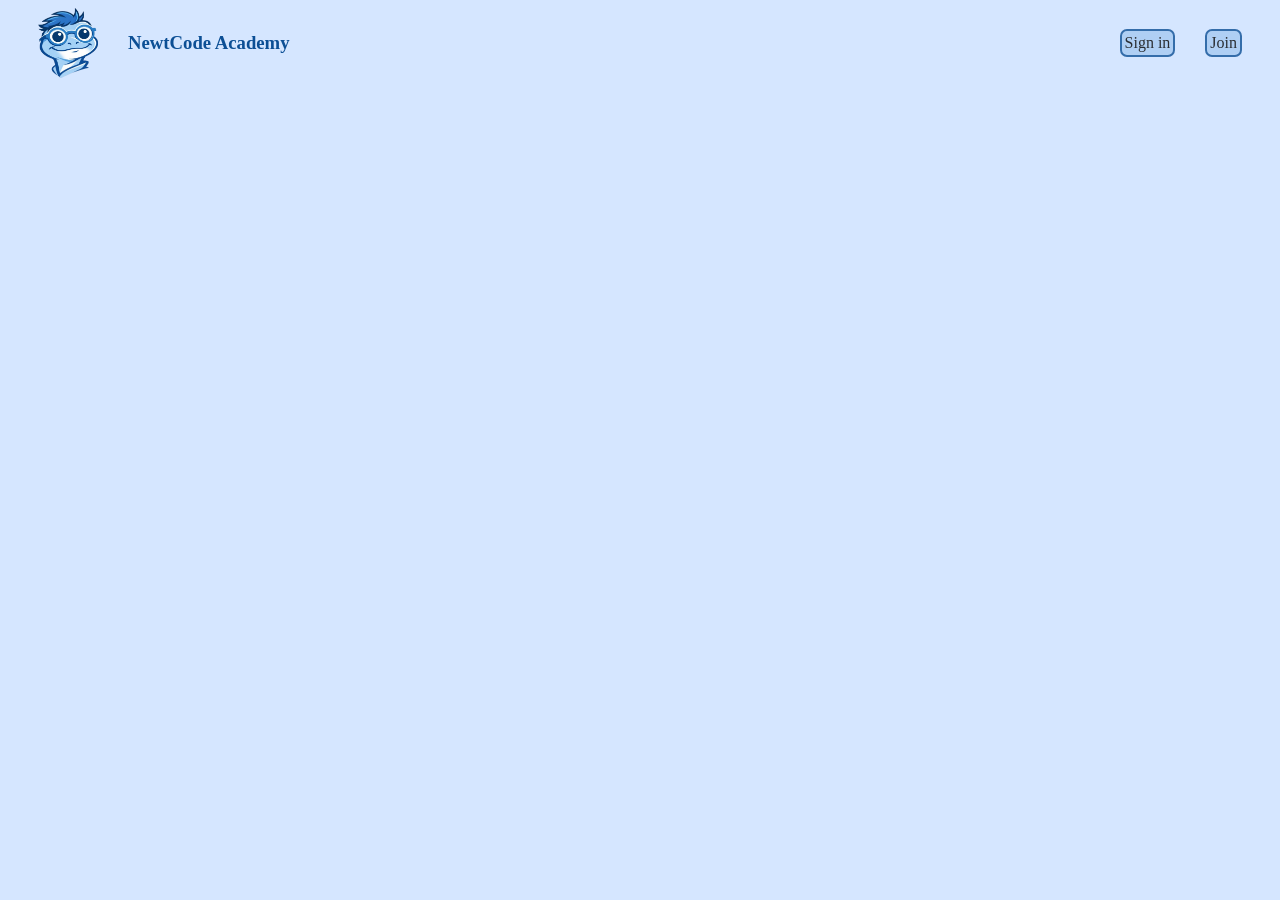
==== index.html @ c514b946 "Add Navigation Bar on index.html" ====
<!DOCTYPE html>
<html lang="en">
<head>
    <meta charset="UTF-8">
    <meta name="viewport" content="width=device-width, initial-scale=1.0">
    <title>NewtCode Academy</title>
    <link rel="apple-touch-icon" sizes="180x180" href="images/favicon/apple-touch-icon.png">
    <link rel="icon" type="image/png" sizes="32x32" href="images/favicon/favicon-32x32.png">
    <link rel="icon" type="image/png" sizes="16x16" href="images/favicon/favicon-16x16.png">
    <link rel="manifest" href="images/favicon/site.webmanifest">
    <link rel="stylesheet" href="styles.css">
</head>
<body>
    <div class="navigation">
        <div class="logo_and_name">
            <img id="logo" src="images/png/newton_the_newt_logo.png" alt="newton the newt logo">
            <h3 id="name">NewtCode Academy</h3>
        </div>
        <ul>
            <li>Sign in</li>
            <li>Join</li>
        </ul>
    </div>
</body>
</html>
---- styles.css ----
body {
    background-color: #D5E6FF;
}

.navigation {
    display: flex;
    justify-content: space-between;
    align-items: center;
}

.logo_and_name {
    margin: 0;
    margin-left: 30px;
    display:flex;
    gap: 30px;
    align-items: center;
}

#logo {
    width: 60px;
    height: 70px;
}

#name {
    color: #0C4F95;
    margin: 0;
}

ul {
    display: flex;
    margin:0;
    margin-right: 30px;
    list-style-type: none;
    gap: 30px;
    opacity: 80%;
}

li {
    background-color: #a6caf2;
    padding: 3px;
    border: 2px solid #0C4F95;
    border-radius: 7px;
}
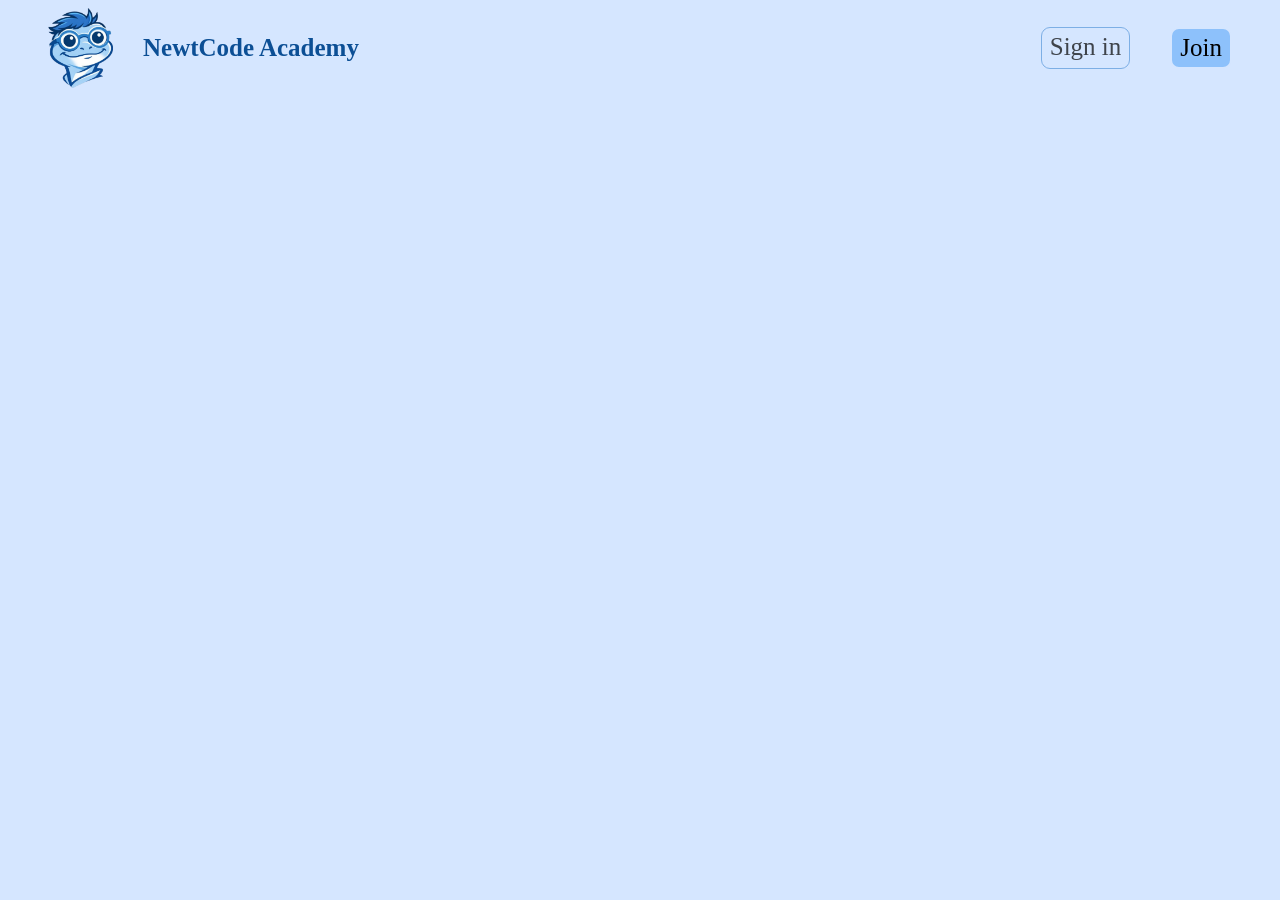
==== commit 75e6c426: "Make Small Navbar Tweaks" ====
--- a/index.html
+++ b/index.html
@@ -17,8 +17,8 @@
             <h3 id="name">NewtCode Academy</h3>
         </div>
         <ul>
-            <li>Sign in</li>
-            <li>Join</li>
+            <li id="sign_in">Sign in</li>
+            <li id="join">Join</li>
         </ul>
     </div>
 </body>
--- a/styles.css
+++ b/styles.css
@@ -10,34 +10,43 @@
 
 .logo_and_name {
     margin: 0;
-    margin-left: 30px;
+    margin-left: 40px;
     display:flex;
     gap: 30px;
     align-items: center;
 }
 
 #logo {
-    width: 60px;
-    height: 70px;
+    width: 65px;
+    height: 80px;
 }
 
 #name {
     color: #0C4F95;
     margin: 0;
+    font-size: 25px;
 }
 
 ul {
     display: flex;
     margin:0;
-    margin-right: 30px;
+    margin-right: 40px;
     list-style-type: none;
-    gap: 30px;
-    opacity: 80%;
+    gap: 40px;
 }
 
-li {
-    background-color: #a6caf2;
-    padding: 3px;
-    border: 2px solid #0C4F95;
-    border-radius: 7px;
+#sign_in {
+    font-size: 25px;
+    border: 1px solid #5998db;
+    border-radius: 9px;
+    padding: 5px 8px 5px 8px;
+    opacity: 70%;
+}
+
+#join {
+    font-size: 25px;
+    background-color: #8dc1fb;
+    border: 2px solid #D5E6FF;
+    border-radius: 9px;
+    padding: 5px 8px 5px 8px;
 }
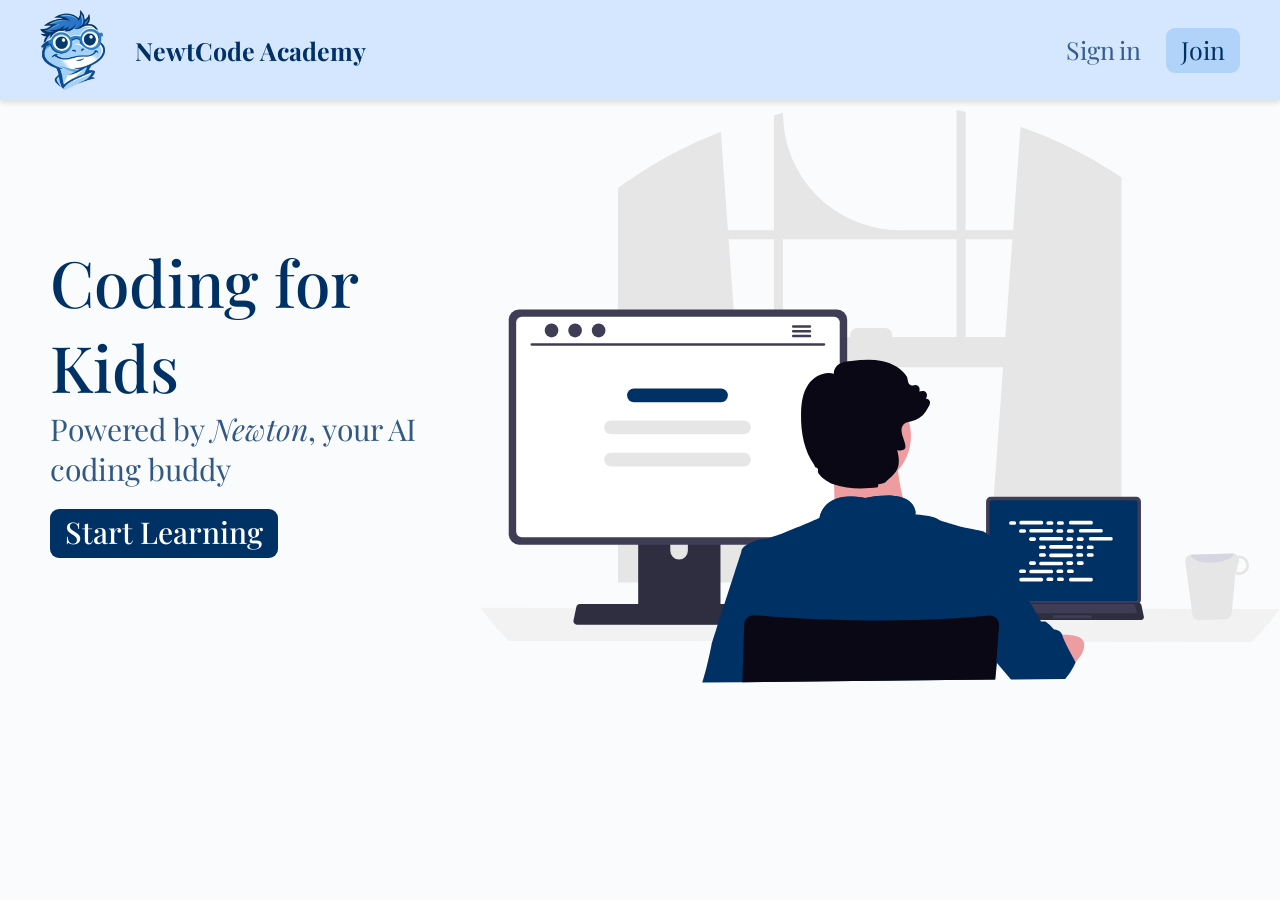
==== commit e01d4b84: "Polish Nav Bar and Add Hero Section" ====
--- a/index.html
+++ b/index.html
@@ -9,6 +9,7 @@
     <link rel="icon" type="image/png" sizes="16x16" href="images/favicon/favicon-16x16.png">
     <link rel="manifest" href="images/favicon/site.webmanifest">
     <link rel="stylesheet" href="styles.css">
+    <link href="https://fonts.googleapis.com/css2?family=Playfair+Display:wght@400;600;700&display=swap" rel="stylesheet">
 </head>
 <body>
     <div class="navigation">
@@ -17,9 +18,23 @@
             <h3 id="name">NewtCode Academy</h3>
         </div>
         <ul>
-            <li id="sign_in">Sign in</li>
-            <li id="join">Join</li>
+            <li id="signin" style="word-spacing: -2px">Sign in</li>
+            <div id="join">
+                <li>Join</li>
+            </div>
         </ul>
     </div>
+
+    <div class="hero">
+        <div class="left">
+            <h1 id="hero-bigtext">Coding for Kids</h1>
+            <h4 id="hero-smalltext">Powered by <i>Newton</i>, your AI coding buddy</h4>
+            <h4 id="hero-button">Start Learning</h4>
+        </div>
+        <div class="right">
+            <img id="heroimg" src="/images/svg/undraw_programming_j1zw.svg" alt="ai code assistant">
+        </div>
+    </div>
+    
 </body>
 </html>
--- a/styles.css
+++ b/styles.css
@@ -1,15 +1,21 @@
 body {
-    background-color: #D5E6FF;
+    margin: 0;
+    display:flex;
+    flex-direction: column;
+    background-color: #fafbfc;
+    font-family: "Playfair Display", serif;
 }
 
 .navigation {
+    background-color: #D5E6FF;
     display: flex;
     justify-content: space-between;
     align-items: center;
+    padding: 10px 0px;
+    box-shadow: 0 2px 6px rgba(0,0,0,.15);
 }
 
 .logo_and_name {
-    margin: 0;
     margin-left: 40px;
     display:flex;
     gap: 30px;
@@ -22,7 +28,7 @@
 }
 
 #name {
-    color: #0C4F95;
+    color: #003165;
     margin: 0;
     font-size: 25px;
 }
@@ -32,21 +38,60 @@
     margin:0;
     margin-right: 40px;
     list-style-type: none;
-    gap: 40px;
+    gap: 10px;
+    padding: 0px;
 }
 
-#sign_in {
+li {
     font-size: 25px;
-    border: 1px solid #5998db;
-    border-radius: 9px;
-    padding: 5px 8px 5px 8px;
-    opacity: 70%;
+    align-items: center;
+    padding: 5px 15px 7px 15px;
+}
+
+#signin {
+    opacity: 75%;
+    font-size: 25px;
+    color: #003165;
 }
 
 #join {
-    font-size: 25px;
-    background-color: #8dc1fb;
-    border: 2px solid #D5E6FF;
+    background-color: #b1d3f9;;
     border-radius: 9px;
-    padding: 5px 8px 5px 8px;
+    color: #003165;
+    
+}
+
+.hero {
+    display: flex;
+    justify-content: space-around ;
+    align-items: center;
+    margin: 0;
+    padding-left: 50px;
+    padding-top: 10px;
+}
+
+#hero-bigtext {
+    font-size: 64px; 
+    margin: 0;
+    font-weight: 500;
+    color: #003165;
+}
+
+#hero-smalltext {
+    font-size: 30px; 
+    margin: 0;
+    font-weight: 300;
+    color: #003165;
+    opacity: 80%;
+}
+
+#hero-button {
+    width: fit-content;
+    font-size: 30px;
+    color: white;
+    margin: 20px 0 0 0;
+    background-color: #003165;;
+    border-radius: 9px;
+    padding: 3px 15px 6px 15px;
+    font-weight: 500;
 }
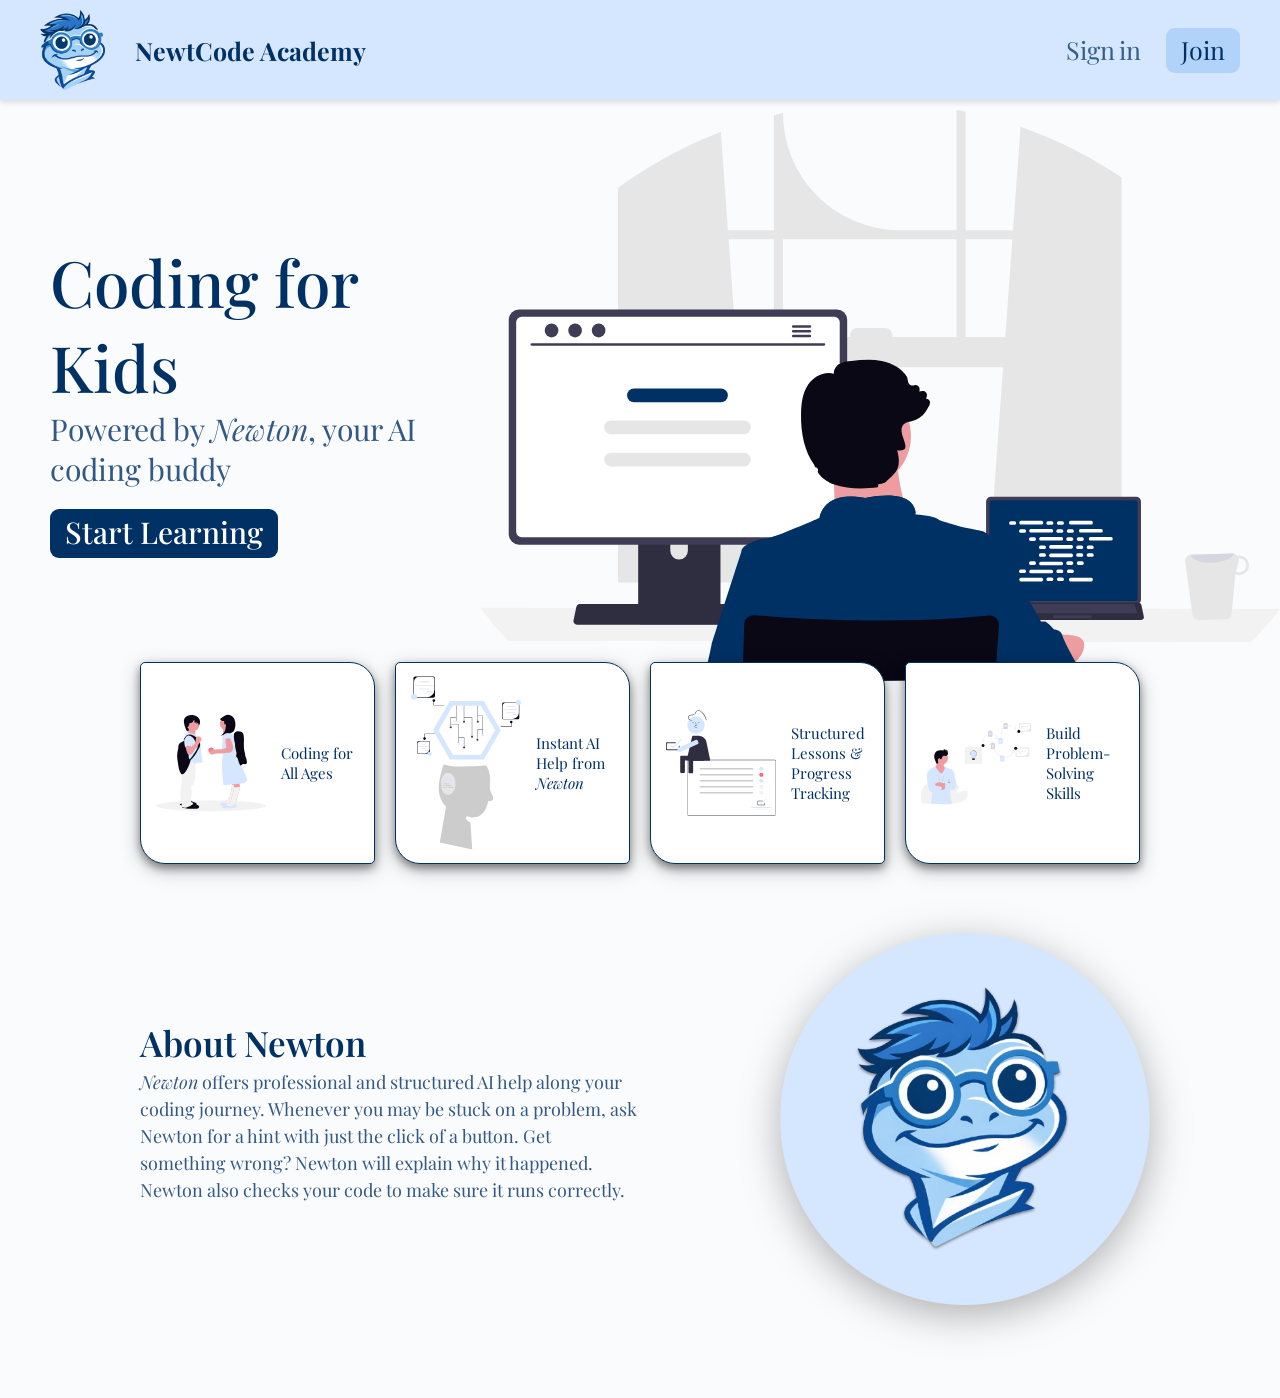
==== commit f25793b7: "Add Card Section and About Newton Section, New Images" ====
--- a/index.html
+++ b/index.html
@@ -14,12 +14,12 @@
 <body>
     <div class="navigation">
         <div class="logo_and_name">
-            <img id="logo" src="images/png/newton_the_newt_logo.png" alt="newton the newt logo">
-            <h3 id="name">NewtCode Academy</h3>
+            <img class="logo" src="images/png/newton_the_newt_logo.png" alt="newton the newt logo">
+            <h3 class="name">NewtCode Academy</h3>
         </div>
         <ul>
-            <li id="signin" style="word-spacing: -2px">Sign in</li>
-            <div id="join">
+            <li class="signin" style="word-spacing: -2px">Sign in</li>
+            <div class="join">
                 <li>Join</li>
             </div>
         </ul>
@@ -27,14 +27,44 @@
 
     <div class="hero">
         <div class="left">
-            <h1 id="hero-bigtext">Coding for Kids</h1>
-            <h4 id="hero-smalltext">Powered by <i>Newton</i>, your AI coding buddy</h4>
-            <h4 id="hero-button">Start Learning</h4>
+            <h1 class="hero-bigtext">Coding for Kids</h1>
+            <h4 class="hero-smalltext">Powered by <i>Newton</i>, your AI coding buddy</h4>
+            <h4 class="hero-button">Start Learning</h4>
         </div>
         <div class="right">
-            <img id="heroimg" src="/images/svg/undraw_programming_j1zw.svg" alt="ai code assistant">
+            <img class="heroimg" src="images/svg/undraw_programming_j1zw.svg" alt="ai code assistant">
         </div>
     </div>
     
+    <div class="card-container">
+        <div class="cards">
+            <div class="card">
+                <img class="card-img" src="images/svg/undraw_true-friends_1h3v.svg" alt="artificial inteligence icon">
+                <p class="card-text">Coding for All Ages</p>
+            </div>
+            <div class="card">
+                <img class="card-img" src="images/svg/undraw_artificial-intelligence_43qa.svg" alt="artificial inteligence icon">
+                <p class="card-text">Instant AI Help from <i>Newton</i></p>
+            </div>
+            <div class="card">
+                <img class="card-img" src="images/svg/undraw_progress-tracking_9m3o.svg" alt="artificial inteligence icon">
+                <p class="card-text">Structured Lessons & Progress Tracking</p>
+            </div>
+            <div class="card">
+                <img class="card-img" src="images/svg/undraw_thought-process_ze2r.svg" alt="artificial inteligence icon">
+                <p class="card-text">Build Problem-Solving Skills</p>
+            </div>
+        </div>
+    </div>
+
+    <div class="about">
+        <div class="about-left">
+            <h2 class="about-text">About Newton</h2>
+            <p class="about-p"><i>Newton</i> offers professional and structured AI help along your coding journey. Whenever you may be stuck on a problem, ask Newton for a hint with just the click of a button. Get something wrong? Newton will explain why it happened. Newton also checks your code to make sure it runs correctly.</p>
+        </div>
+        <div class="about-right">
+            <img class="about-img" src="images/svg/newton_the_newt_bubble.svg" alt="newton surrounded in a bubble">
+        </div>
+    </div>
 </body>
 </html>
--- a/styles.css
+++ b/styles.css
@@ -22,12 +22,12 @@
     align-items: center;
 }
 
-#logo {
+.logo {
     width: 65px;
     height: 80px;
 }
 
-#name {
+.name {
     color: #003165;
     margin: 0;
     font-size: 25px;
@@ -48,13 +48,13 @@
     padding: 5px 15px 7px 15px;
 }
 
-#signin {
+.signin {
     opacity: 75%;
     font-size: 25px;
     color: #003165;
 }
 
-#join {
+.join {
     background-color: #b1d3f9;;
     border-radius: 9px;
     color: #003165;
@@ -70,14 +70,14 @@
     padding-top: 10px;
 }
 
-#hero-bigtext {
+.hero-bigtext {
     font-size: 64px; 
     margin: 0;
     font-weight: 500;
     color: #003165;
 }
 
-#hero-smalltext {
+.hero-smalltext {
     font-size: 30px; 
     margin: 0;
     font-weight: 300;
@@ -85,7 +85,7 @@
     opacity: 80%;
 }
 
-#hero-button {
+.hero-button {
     width: fit-content;
     font-size: 30px;
     color: white;
@@ -94,4 +94,82 @@
     border-radius: 9px;
     padding: 3px 15px 6px 15px;
     font-weight: 500;
-}+}
+
+.card-container {
+    display: flex;
+    justify-content: center;
+}
+
+.cards {
+    display: flex;
+    justify-content: center;
+    align-items: center;
+    max-width: 1000px ;
+    margin-top: -25px ;
+    gap: 20px;
+}
+
+.card {
+    display: flex;
+    justify-content: space-between;
+    align-items: center;
+    border: 1px solid #003165;
+    border-radius: 5px 25px ;
+    background-color: white;
+    width: 600px;
+    height: 200px;
+    gap: 15px;
+    box-shadow: 0 4px 8px 0 rgba(0, 0, 0, 0.4), 0 6px 20px 0 rgba(0, 0, 0, 0.26);
+    padding: 0 15px;
+}
+
+.card-img {
+    width: 110px;
+    height: 200px;
+}
+
+.card-text {
+    margin: 0;
+    color: #003165;
+    font-size: 15px;
+}
+
+.about {
+    display: flex;
+    justify-content: space-between;
+    align-items: center;
+    margin: -20px auto 0;
+    max-width: 1000px;
+}
+
+.about-left {
+    display: flex;
+    flex-direction: column;
+    justify-content: center;
+    max-width: 500px;
+    line-height: 1.5;
+}
+
+.about-text {
+    font-size:35px; 
+    margin: 0;
+    margin-top: -20px;
+    font-weight: 600;
+    color: #003165;
+}
+
+.about-p {
+    margin: 0;
+    font-weight: 400;
+    color: #003165;
+    opacity: 80%;
+    font-size: 18px;
+}
+
+.about-img {
+    max-width: 650px;
+    height: 550px;
+    margin-right: -150px;
+    filter: drop-shadow(0 10px 20px rgba(0,0,0,.3));
+}
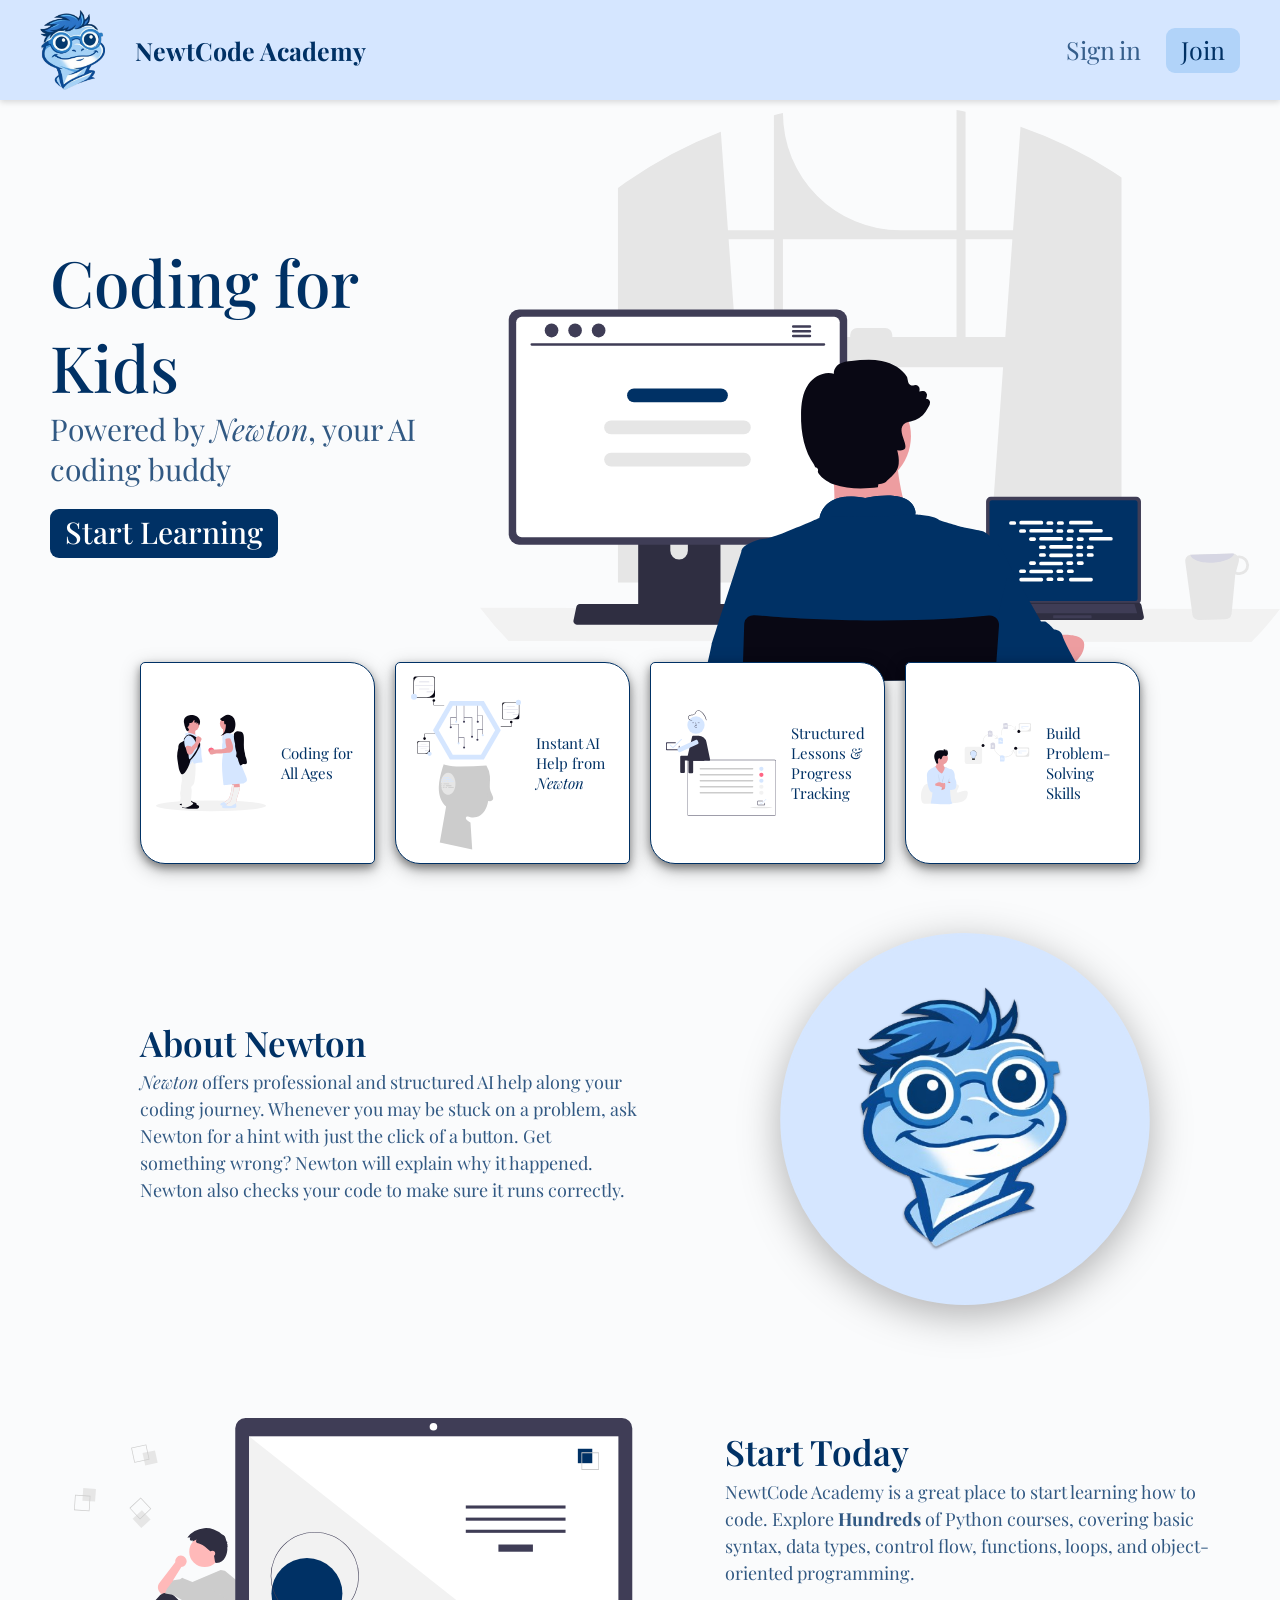
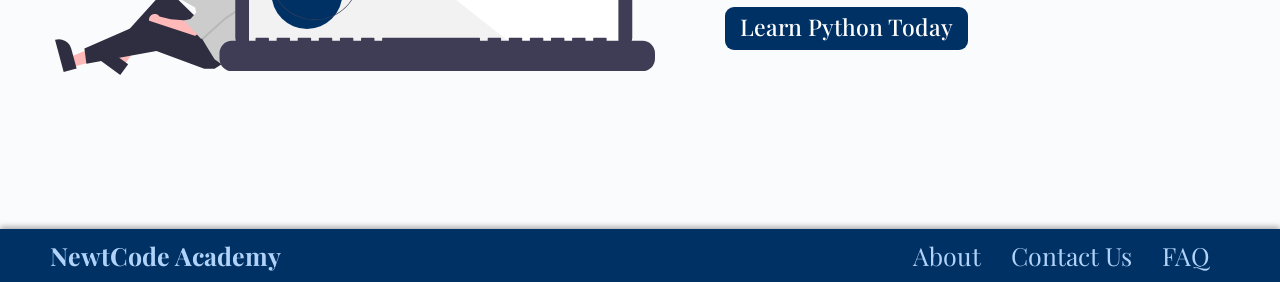
==== commit 54b90c9c: "Add Call to Action Section and Footer Rough draft of the Landing Page visuals is done." ====
--- a/index.html
+++ b/index.html
@@ -66,5 +66,29 @@
             <img class="about-img" src="images/svg/newton_the_newt_bubble.svg" alt="newton surrounded in a bubble">
         </div>
     </div>
+
+    <div class="cat">
+        <div class="cat-left">
+            <img class="cat-img" src="/images/svg/undraw_code-thinking_0vf2.svg" alt="">
+        </div>
+        <div class="cat-right">
+            <h2 class="cat-header">Start Today</h2>
+            <p class="cat-p">NewtCode Academy is a great place to start learning how to code. Explore <b>Hundreds</b> of Python courses, covering basic syntax, data types, control flow, functions, loops, and object-oriented programming. </p>
+            <h3 class="cat-button">Learn Python Today</h3>
+        </div>
+    </div>
+
+    <div class="footer">
+        <div>
+            <h3 class="footer-name">NewtCode Academy</h3>
+        </div>
+        <div class="footer-right">
+            <ul class="footer-ul">
+                <li class="footer-list">About</li>
+                <li class="footer-list">Contact Us</li>
+                <li class="footer-list">FAQ</li>
+            </ul>
+        </div>
+    </div>
 </body>
 </html>
--- a/styles.css
+++ b/styles.css
@@ -173,3 +173,77 @@
     margin-right: -150px;
     filter: drop-shadow(0 10px 20px rgba(0,0,0,.3));
 }
+
+.cat{
+    display: flex;
+    justify-content: center;
+    gap:70px;
+    margin-bottom: 150px;
+    margin-top: 20px;
+}
+
+.cat-img{
+    width: 600px;
+
+}
+
+.cat-right{
+    display:flex;
+    flex-direction: column;
+    justify-content: center;
+    max-width: 500px;
+    line-height: 1.5;
+}
+
+.cat-header{
+    font-size:35px; 
+    margin: 0;
+    margin-top: -20px;
+    font-weight: 600;
+    color: #003165;
+}
+
+.cat-p {
+    margin: 0;
+    font-weight: 400;
+    color: #003165;
+    opacity: 80%;
+    font-size: 18px;
+}
+
+.cat-button {
+    width: fit-content;
+    font-size: 23px;
+    color: white;
+    margin: 20px 0 0 0;
+    background-color: #003165;;
+    border-radius: 9px;
+    padding: 3px 15px 6px 15px;
+    font-weight: 500;
+}
+
+.footer {
+    background-color: #003165;
+    display: flex;
+    justify-content: space-between;
+    align-items: center;
+    box-shadow: 0 -2px 6px rgba(0,0,0,.35);
+}
+
+.footer-name {
+    margin: 10px;
+    font-size: 25px;
+    color: #b1d3f9;
+    margin-left: 50px;
+}
+
+.footer-ul {
+    list-style-type: none;
+    margin-right: 50px;
+}
+
+.footer-list {
+    padding: 0;
+    padding-right: 20px;
+    color: #b1d3f9
+}
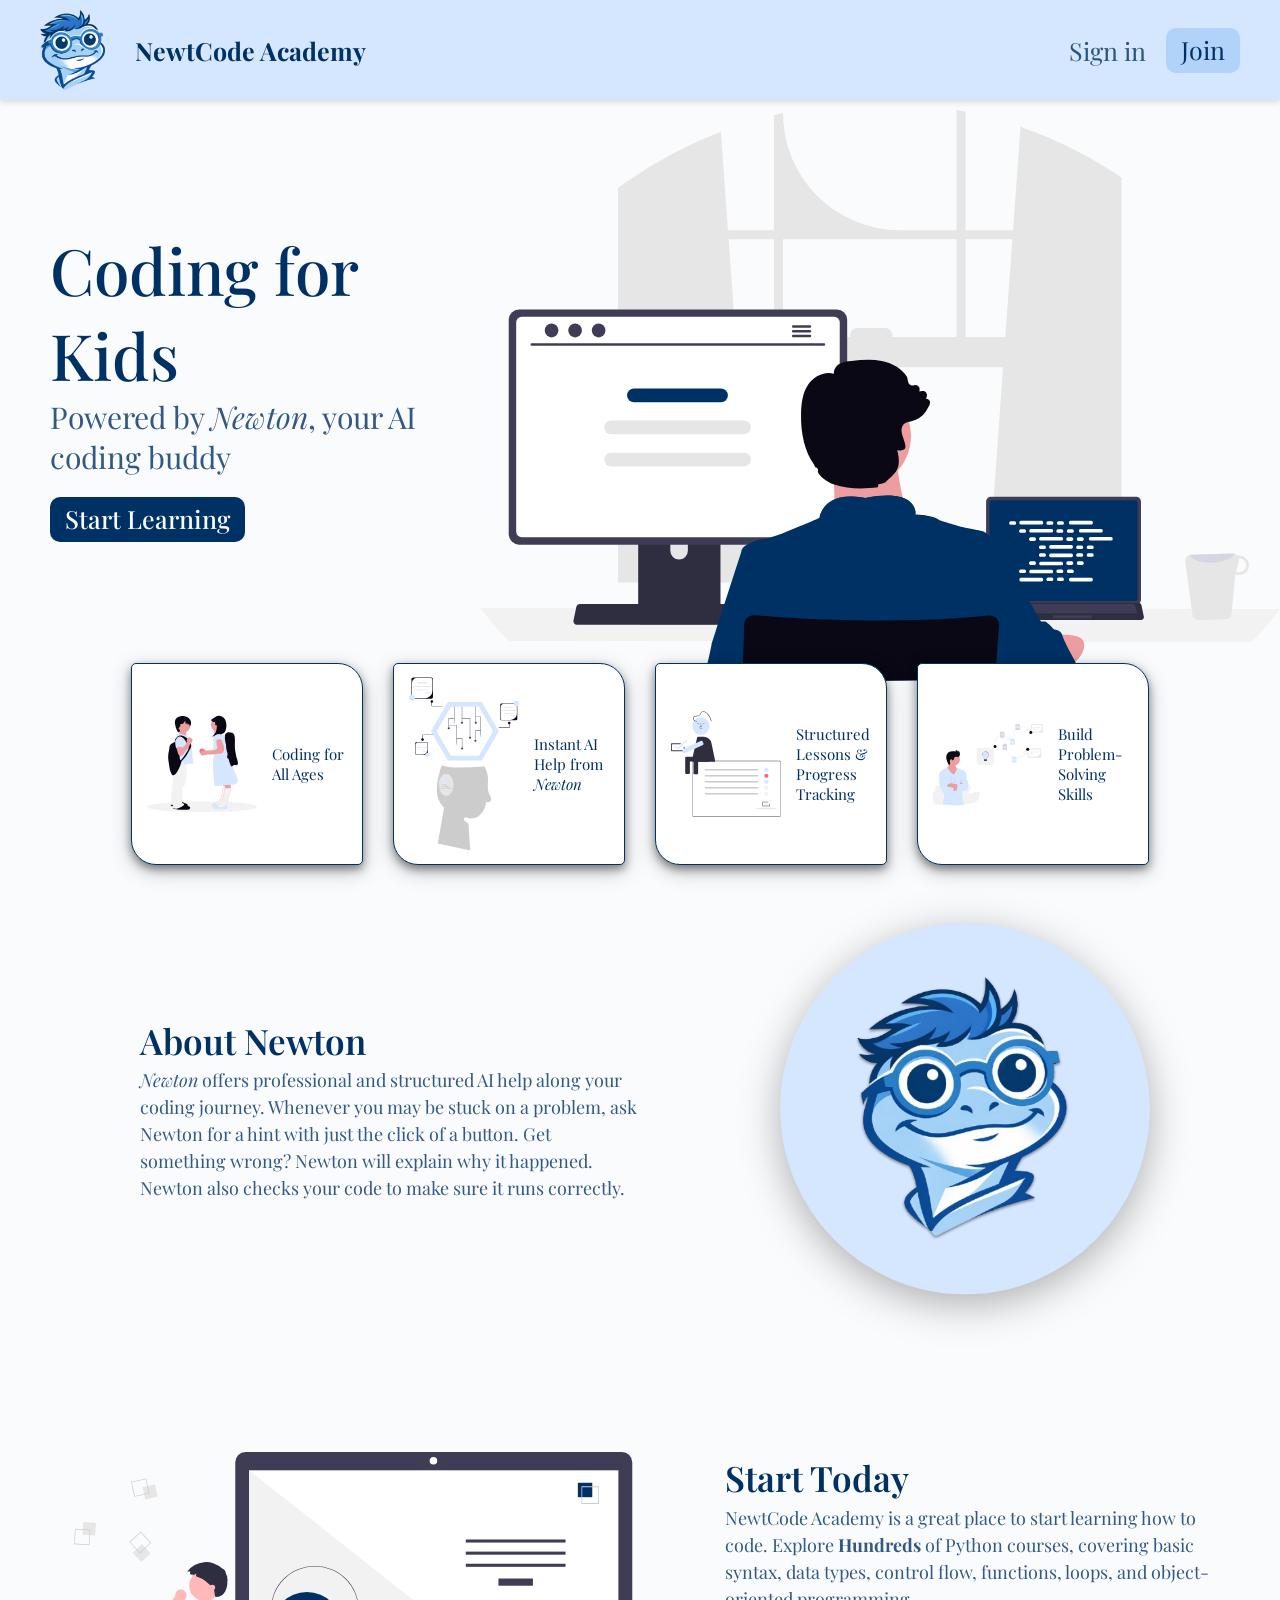
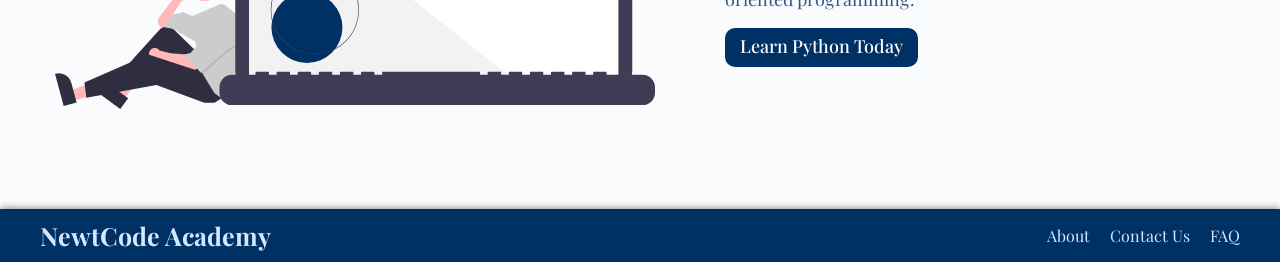
==== commit dfd6907b: "Majorly Restructure CSS Added a theme.css file for :root variables. Cleaned up all of the css on ind" ====
--- a/index.html
+++ b/index.html
@@ -8,87 +8,82 @@
     <link rel="icon" type="image/png" sizes="32x32" href="images/favicon/favicon-32x32.png">
     <link rel="icon" type="image/png" sizes="16x16" href="images/favicon/favicon-16x16.png">
     <link rel="manifest" href="images/favicon/site.webmanifest">
-    <link rel="stylesheet" href="styles.css">
+    <link rel="stylesheet" href="index.css">
+    <link rel="stylesheet" href="theme.css">
     <link href="https://fonts.googleapis.com/css2?family=Playfair+Display:wght@400;600;700&display=swap" rel="stylesheet">
 </head>
+
 <body>
-    <div class="navigation">
-        <div class="logo_and_name">
-            <img class="logo" src="images/png/newton_the_newt_logo.png" alt="newton the newt logo">
-            <h3 class="name">NewtCode Academy</h3>
+    <!-- NAVIGATION BAR -->
+    <div class="nav-bar">
+        <div class="nav-left">
+            <img class="nav-logo" src="images/png/newton_the_newt_logo.png" alt="newton the newt logo">
+            <h1 class="nav-name">NewtCode Academy</h1>
         </div>
-        <ul>
-            <li class="signin" style="word-spacing: -2px">Sign in</li>
-            <div class="join">
-                <li>Join</li>
-            </div>
+        <ul class="nav-right">
+            <li class="nav-signin">Sign in</li>
+            <li class="nav-join">Join</li>
         </ul>
     </div>
 
+    <!-- HERO -->
     <div class="hero">
-        <div class="left">
-            <h1 class="hero-bigtext">Coding for Kids</h1>
-            <h4 class="hero-smalltext">Powered by <i>Newton</i>, your AI coding buddy</h4>
-            <h4 class="hero-button">Start Learning</h4>
+        <div class="hero-left">
+            <h2 class="hero-header">Coding for Kids</h2>
+            <h3 class="hero-text">Powered by <i>Newton</i>, your AI coding buddy</h3>
+            <h3 class="hero-button">Start Learning</h3>
         </div>
-        <div class="right">
-            <img class="heroimg" src="images/svg/undraw_programming_j1zw.svg" alt="ai code assistant">
-        </div>
+        <img src="images/svg/undraw_programming_j1zw.svg" alt="drawing of person coding at desk with two monitors">
     </div>
     
-    <div class="card-container">
-        <div class="cards">
-            <div class="card">
-                <img class="card-img" src="images/svg/undraw_true-friends_1h3v.svg" alt="artificial inteligence icon">
-                <p class="card-text">Coding for All Ages</p>
-            </div>
-            <div class="card">
-                <img class="card-img" src="images/svg/undraw_artificial-intelligence_43qa.svg" alt="artificial inteligence icon">
-                <p class="card-text">Instant AI Help from <i>Newton</i></p>
-            </div>
-            <div class="card">
-                <img class="card-img" src="images/svg/undraw_progress-tracking_9m3o.svg" alt="artificial inteligence icon">
-                <p class="card-text">Structured Lessons & Progress Tracking</p>
-            </div>
-            <div class="card">
-                <img class="card-img" src="images/svg/undraw_thought-process_ze2r.svg" alt="artificial inteligence icon">
-                <p class="card-text">Build Problem-Solving Skills</p>
-            </div>
+    <!-- CARD SECTION -->
+    <div class="cards">
+        <div class="card">
+            <img class="card-img" src="images/svg/undraw_true-friends_1h3v.svg" alt="two school kids talking">
+            <p class="card-text">Coding for All Ages</p>
+        </div>
+        <div class="card">
+            <img class="card-img" src="images/svg/undraw_artificial-intelligence_43qa.svg" alt="AI mind image">
+            <p class="card-text">Instant AI Help from <i>Newton</i></p>
+        </div>
+        <div class="card">
+            <img class="card-img" src="images/svg/undraw_progress-tracking_9m3o.svg" alt="person sitting on progress tracker">
+            <p class="card-text">Structured Lessons & Progress Tracking</p>
+        </div>
+        <div class="card">
+            <img class="card-img" src="images/svg/undraw_thought-process_ze2r.svg" alt="man thinking systematically">
+            <p class="card-text">Build Problem-Solving Skills</p>
         </div>
     </div>
 
+    <!-- ABOUT NEWTON -->
     <div class="about">
         <div class="about-left">
-            <h2 class="about-text">About Newton</h2>
-            <p class="about-p"><i>Newton</i> offers professional and structured AI help along your coding journey. Whenever you may be stuck on a problem, ask Newton for a hint with just the click of a button. Get something wrong? Newton will explain why it happened. Newton also checks your code to make sure it runs correctly.</p>
+            <h2 class="header">About Newton</h2>
+            <p class="section-text"><i>Newton</i> offers professional and structured AI help along your coding journey. Whenever you may be stuck on a problem, ask Newton for a hint with just the click of a button. Get something wrong? Newton will explain why it happened. Newton also checks your code to make sure it runs correctly.</p>
         </div>
-        <div class="about-right">
-            <img class="about-img" src="images/svg/newton_the_newt_bubble.svg" alt="newton surrounded in a bubble">
-        </div>
+        <img class="about-img" src="images/svg/newton_the_newt_bubble.svg" alt="newton surrounded in a blue circle">
     </div>
 
+    <!-- CALL TO ACTION SECTION -->
     <div class="cat">
-        <div class="cat-left">
-            <img class="cat-img" src="/images/svg/undraw_code-thinking_0vf2.svg" alt="">
-        </div>
+        <img class="cat-img" src="/images/svg/undraw_code-thinking_0vf2.svg" alt="">
         <div class="cat-right">
-            <h2 class="cat-header">Start Today</h2>
-            <p class="cat-p">NewtCode Academy is a great place to start learning how to code. Explore <b>Hundreds</b> of Python courses, covering basic syntax, data types, control flow, functions, loops, and object-oriented programming. </p>
+            <h2 class="header">Start Today</h2>
+            <p class="section-text">NewtCode Academy is a great place to start learning how to code. Explore <b>Hundreds</b> of Python courses, covering basic syntax, data types, control flow, functions, loops, and object-oriented programming. </p>
             <h3 class="cat-button">Learn Python Today</h3>
         </div>
     </div>
 
+    <!-- FOOTER -->
     <div class="footer">
-        <div>
-            <h3 class="footer-name">NewtCode Academy</h3>
-        </div>
-        <div class="footer-right">
-            <ul class="footer-ul">
-                <li class="footer-list">About</li>
-                <li class="footer-list">Contact Us</li>
-                <li class="footer-list">FAQ</li>
-            </ul>
-        </div>
+        <h2 class="footer-name">NewtCode Academy</h2>
+        <ul class="footer-right">
+            <li class="footer-list">About</li>
+            <li class="footer-list">Contact Us</li>
+            <li class="footer-list">FAQ</li>
+        </ul>
     </div>
+
 </body>
 </html>
--- a/index.css
+++ b/index.css
@@ -0,0 +1,196 @@
+body {
+    margin: 0;
+    display:flex;
+    flex-direction: column;
+    background-color: var(--primary-background-color);
+    font-family: var(--primary-font);
+}
+
+.nav-bar {
+    background-color: var(--primary-light-blue);
+    display: flex;
+    justify-content: space-between;
+    align-items: center;
+    padding: 10px 40px;
+    box-shadow: 0 2px 6px rgba(0,0,0,.15);
+}
+
+.nav-left {
+    display:flex;
+    align-items: center;
+    gap: 30px;
+}
+
+.nav-logo {
+    width: 65px;
+}
+
+.nav-name {
+    color: var(--primary-dark-blue);
+    font-size: var(--small-text);
+}
+
+.nav-right {
+    display: flex;
+    align-items: center;
+    list-style-type: none;
+    gap: 20px;
+}
+
+.nav-signin {
+    opacity: 80%;;
+    color: var(--primary-dark-blue);
+    font-size: var(--small-text);
+}
+
+.nav-join {
+    background-color: #b1d3f9;
+    padding: var(--button-padding);
+    border-radius: var(--button-border-radius);
+    color: var(--primary-dark-blue);
+    font-size: var(--small-text);
+}
+
+.hero {
+    display: flex;
+    justify-content: space-around;
+    align-items: center;
+    padding-left: 50px;
+    padding-top: 10px;
+}
+
+.hero-header {
+    font-size: 64px; 
+    margin: 0;
+    font-weight: 500;
+    color: var(--primary-dark-blue);
+}
+
+.hero-text {
+    font-size: 30px; 
+    margin: 0;
+    font-weight: 300;
+    color: var(--primary-dark-blue);
+    opacity: 80%;
+}
+
+.hero-button {
+    width: fit-content;
+    background-color: var(--primary-dark-blue);
+    color: var(--primary-background-color);
+    border-radius: var(--button-border-radius);
+    padding: var(--button-padding);
+    font-size: var(--small-text);
+    margin-top: 20px;
+    font-weight: 500;
+}
+
+.cards {
+    display: flex;
+    justify-content: center;
+    margin-top: -20px;
+    gap: 30px;
+}
+
+.card {
+    display: flex;
+    align-items: center;
+    border: 1px solid var(--primary-dark-blue);
+    border-radius: 5px 25px;
+    background-color: white;
+    width: 200px;
+    gap: 15px;
+    box-shadow: 0 4px 8px 0 rgba(0, 0, 0, 0.4), 0 6px 20px 0 rgba(0, 0, 0, 0.26);
+    padding: 0 15px;
+}
+
+.card-img {
+    width: 110px;
+    height: 200px;
+}
+
+.card-text {
+    color: var(--primary-dark-blue);
+    font-size: 15px;
+}
+
+.about {
+    display: flex;
+    justify-content: center;
+    align-items: center;
+}
+
+.about-left {
+    width: 500px;
+    line-height: 1.5;
+}
+
+.header {
+    font-size: 35px; 
+    margin: 0;
+    font-weight: 600;
+    color: var(--primary-dark-blue);
+}
+
+.section-text {
+    margin: 0;
+    font-weight: 400;
+    color: var(--primary-dark-blue);
+    opacity: 80%;
+    font-size: 18px;
+}
+
+.about-img {
+    width: 650px;
+    margin-right: -150px;
+    filter: drop-shadow(0 10px 20px rgba(0,0,0,.3));
+}
+
+.cat{
+    display: flex;
+    justify-content: center;
+    gap: 70px;
+    margin: 100px 0;
+}
+
+.cat-img{
+    width: 600px;
+}
+
+.cat-right{
+    max-width: 500px;
+    line-height: 1.5;
+}
+
+.cat-button {
+    width: fit-content;
+    color: var(--primary-background-color);
+    background-color: var(--primary-dark-blue);
+    border-radius: var(--button-border-radius);
+    padding: var(--button-padding);
+    font-size: 18px;
+    margin-top: 15px;
+    font-weight: 500;
+}
+
+.footer {
+    display: flex;
+    justify-content: space-between;
+    align-items: center;
+    background-color: var(--primary-dark-blue);
+    padding: 0px 40px;
+    box-shadow: 0 -2px 6px rgba(0,0,0,.35);
+}
+
+.footer-name {
+    margin: 0px;
+    font-size: var(--small-text);
+    color: var(--primary-light-blue);
+}
+
+.footer-right {
+    display: flex;
+    list-style-type: none;
+    gap: 20px;
+    color: var(--primary-light-blue);
+}
--- a/theme.css
+++ b/theme.css
@@ -0,0 +1,9 @@
+:root {
+    --primary-background-color: #fafbfc;
+    --primary-light-blue: #D5E6FF;
+    --primary-dark-blue: #003165;
+    --primary-font: "Playfair Display", serif;
+    --small-text: 25px;
+    --button-padding: 5px 15px 7px 15px;
+    --button-border-radius: 10px;
+}
